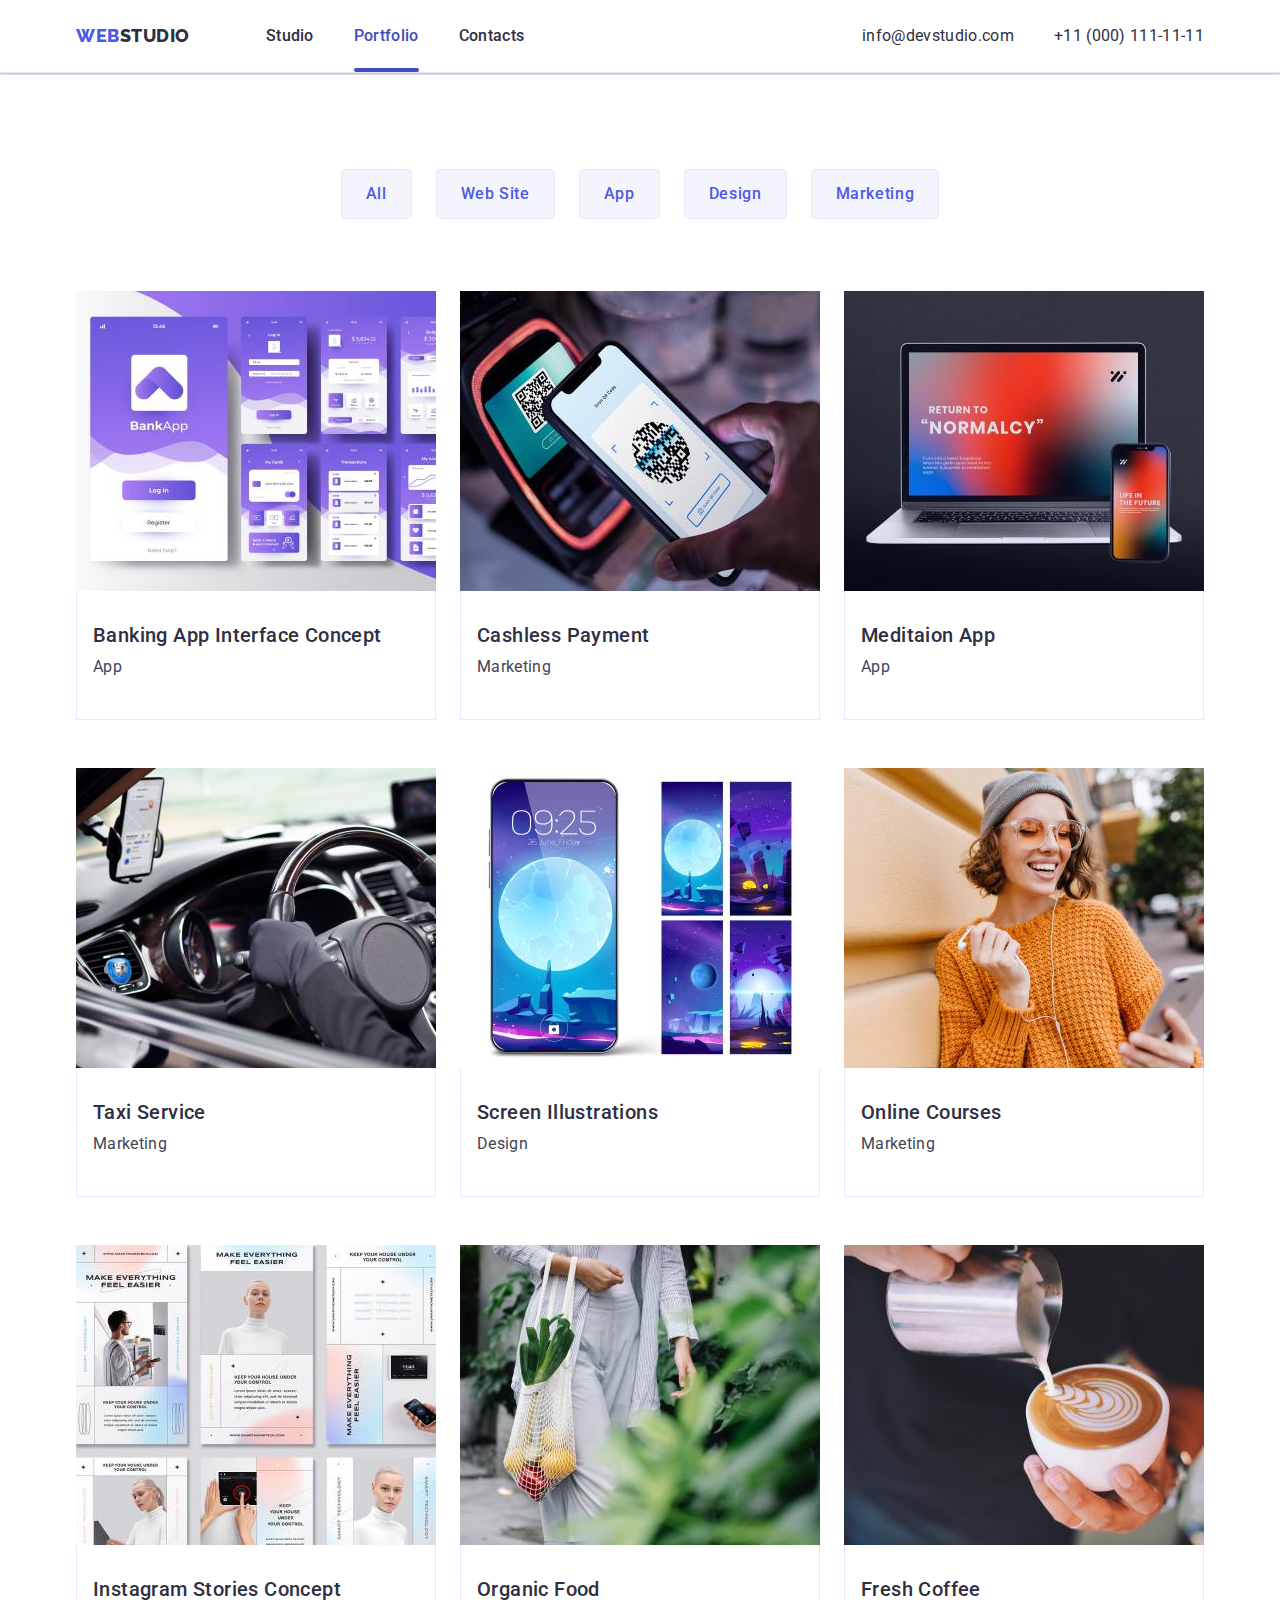
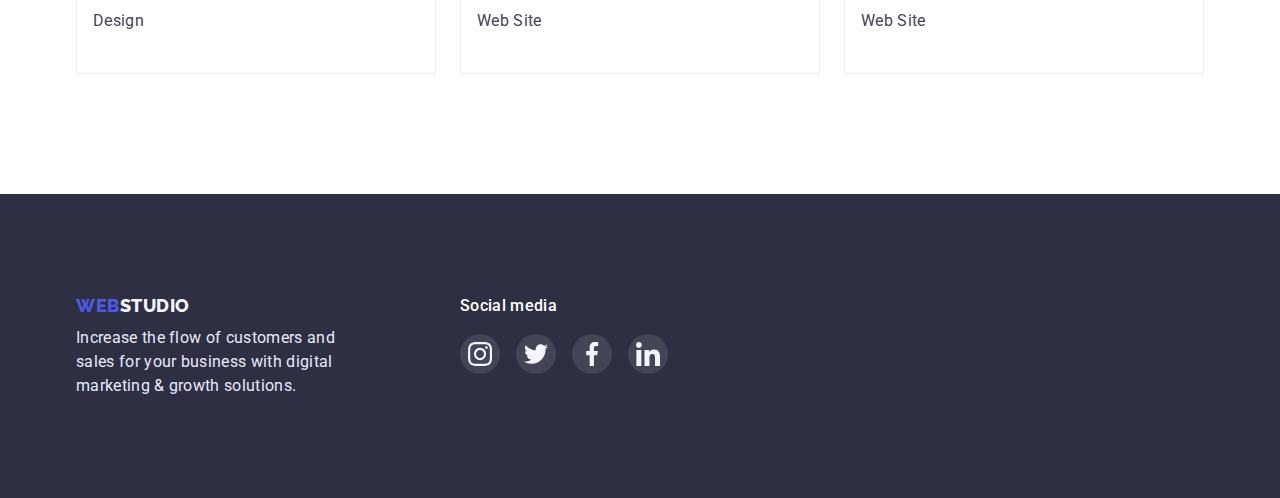
==== portfolio.html @ 3e1c78c7 "скопированы файлы" ====
<!DOCTYPE html>
<html lang="en">
  <head>
    <meta charset="UTF-8" />
    <meta http-equiv="X-UA-Compatible" content="IE=edge" />
    <meta name="viewport" content="width=device-width, initial-scale=1.0" />

    <link rel="preconnect" href="https://fonts.googleapis.com" />
    <link rel="preconnect" href="https://fonts.gstatic.com" crossorigin />
    <link
      href="https://fonts.googleapis.com/css2?family=Raleway:wght@800&family=Roboto:wght@400;500;700;900&display=swap"
      rel="stylesheet"
    />
    <link
      href=" https://cdn.jsdelivr.net/npm/modern-normalize@1.1.0/modern-normalize.min.css "
      rel="stylesheet"
    />

    <link rel="stylesheet" href="./css/styles.css" />
    <title>Portfolio</title>
  </head>
  <body>
    <header class="main-header">
      <div class="container">
        <nav class="main-nav">
          <div class="logo-wraper">
            <a class="link logo-link" href="./index.html"
              >Web<span class="second-part-logo">Studio</span>
            </a>
          </div>

          <ul class="menu">
            <li class="menu-item">
              <a class="link menu-link" href="./index.html">Studio</a>
            </li>

            <li class="menu-item">
              <a class="link menu-link current" href="./portfolio.html"
                >Portfolio</a
              >
            </li>

            <li class="menu-item">
              <a class="link menu-link" href="">Contacts</a>
            </li>
          </ul>
        </nav>
        <address>
          <ul class="contacts-list">
            <li class="contacts-item">
              <a class="link contact-link" href="mailto:info@devstudio.com"
                >info@devstudio.com</a
              >
            </li>
            <li class="contacts-item">
              <a class="link contact-link" href="tel:+110001111111"
                >+11 (000) 111-11-11</a
              >
            </li>
          </ul>
        </address>
      </div>
    </header>
    <main>
      <h1 class="visually-hidden">Portfolio galery</h1>
      <section class="galery">
        <div class="container">
          <ul class="filter">
            <li class="filter-item">
              <button class="filter-btn" type="button">All</button>
            </li>
            <li class="filter-item">
              <button class="filter-btn" type="button">Web Site</button>
            </li>
            <li class="filter-item">
              <button class="filter-btn" type="button">App</button>
            </li>
            <li class="filter-item">
              <button class="filter-btn" type="button">Design</button>
            </li>
            <li class="filter-item">
              <button class="filter-btn" type="button">Marketing</button>
            </li>
          </ul>
          <ul class="galery-list">
            <li class="galery-item">
              <a class="link" href="">
                <div class="img-thumb">
                  <img
                    src="./images/portfolio-img/banking-app.jpg"
                    alt="banking application design"
                  />
                  <div class="card-overlay">
                    <p class="text">
                      14 Stylish and User-Friendly App Design Concepts · Task
                      Manager App · Calorie Tracker App · Exotic Fruit Ecommerce
                      App · Cloud Storage App
                    </p>
                  </div>
                </div>
                <div class="card-content">
                  <h3 class="subtitle">Banking App Interface Concept</h3>
                  <p class="text">App</p>
                </div>
              </a>
            </li>

            <li class="galery-item">
              <a class="link" href="">
                <div class="img-thumb">
                  <img
                    src="./images/portfolio-img/cashless-payment.jpg"
                    alt="smartphone payment"
                  />
                  <div class="card-overlay">
                    <p class="text">
                      14 Stylish and User-Friendly App Design Concepts · Task
                      Manager App · Calorie Tracker App · Exotic Fruit Ecommerce
                      App · Cloud Storage App
                    </p>
                  </div>
                </div>
                <div class="card-content">
                  <h3 class="subtitle">Cashless Payment</h3>
                  <p class="text">Marketing</p>
                </div>
              </a>
            </li>

            <li class="galery-item">
              <a class="link" href="">
                <div class="img-thumb">
                  <img
                    src="./images/portfolio-img/meditation-app.jpg"
                    alt="laptop screen"
                    width="360"
                    height="300"
                  />
                  <div class="card-overlay">
                    <p class="text">
                      14 Stylish and User-Friendly App Design Concepts · Task
                      Manager App · Calorie Tracker App · Exotic Fruit Ecommerce
                      App · Cloud Storage App
                    </p>
                  </div>
                </div>
                <div class="card-content">
                  <h3 class="subtitle">Meditaion App</h3>
                  <p class="text">App</p>
                </div>
              </a>
            </li>

            <li class="galery-item">
              <a class="link" href="">
                <div class="img-thumb">
                  <img
                    src="./images/portfolio-img/taxi.jpg"
                    alt="inside taxi cab"
                    width="360"
                    height="300"
                  />
                  <div class="card-overlay">
                    <p class="text">
                      14 Stylish and User-Friendly App Design Concepts · Task
                      Manager App · Calorie Tracker App · Exotic Fruit Ecommerce
                      App · Cloud Storage App
                    </p>
                  </div>
                </div>
                <div class="card-content">
                  <h3 class="subtitle">Taxi Service</h3>
                  <p class="text">Marketing</p>
                </div>
              </a>
            </li>

            <li class="galery-item">
              <a class="link" href="">
                <div class="img-thumb">
                  <img
                    src="./images/portfolio-img/screen-illustration.jpg"
                    alt="smartphone screens"
                    width="360"
                    height="300"
                  />
                  <div class="card-overlay">
                    <p class="text">
                      14 Stylish and User-Friendly App Design Concepts · Task
                      Manager App · Calorie Tracker App · Exotic Fruit Ecommerce
                      App · Cloud Storage App
                    </p>
                  </div>
                </div>
                <div class="card-content">
                  <h3 class="subtitle">Screen Illustrations</h3>
                  <p class="text">Design</p>
                </div>
              </a>
            </li>

            <li class="galery-item">
              <a class="link" href="">
                <div class="img-thumb">
                  <img
                    src="./images/portfolio-img/online-courses.jpg"
                    alt="girl studying online"
                    width="360"
                    height="300"
                  />
                  <div class="card-overlay">
                    <p class="text">
                      14 Stylish and User-Friendly App Design Concepts · Task
                      Manager App · Calorie Tracker App · Exotic Fruit Ecommerce
                      App · Cloud Storage App
                    </p>
                  </div>
                </div>
                <div class="card-content">
                  <h3 class="subtitle">Online Courses</h3>
                  <p class="text">Marketing</p>
                </div>
              </a>
            </li>

            <li class="galery-item">
              <a class="link" href="">
                <div class="img-thumb">
                  <img
                    src="./images/portfolio-img/instagram-stories.jpg"
                    alt="instagram stories design"
                    width="360"
                    height="300"
                  />
                  <div class="card-overlay">
                    <p class="text">
                      14 Stylish and User-Friendly App Design Concepts · Task
                      Manager App · Calorie Tracker App · Exotic Fruit Ecommerce
                      App · Cloud Storage App
                    </p>
                  </div>
                </div>
                <div class="card-content">
                  <h3 class="subtitle">Instagram Stories Concept</h3>
                  <p class="text">Design</p>
                </div>
              </a>
            </li>

            <li class="galery-item">
              <a class="link" href="">
                <div class="img-thumb">
                  <img
                    src="./images/portfolio-img/organic-food.jpg"
                    alt="vegetables in the bag"
                    width="360"
                    height="300"
                  />
                  <div class="card-overlay">
                    <p class="text">
                      14 Stylish and User-Friendly App Design Concepts · Task
                      Manager App · Calorie Tracker App · Exotic Fruit Ecommerce
                      App · Cloud Storage App
                    </p>
                  </div>
                </div>
                <div class="card-content">
                  <h3 class="subtitle">Organic Food</h3>
                  <p class="text">Web Site</p>
                </div>
              </a>
            </li>

            <li class="galery-item">
              <a class="link" href="">
                <div class="img-thumb">
                  <img
                    src="./images/portfolio-img/fresh-coffee.jpg"
                    alt="a cup of fresh coffee"
                    width="360"
                    height="300"
                  />
                  <div class="card-overlay">
                    <p class="text">
                      14 Stylish and User-Friendly App Design Concepts · Task
                      Manager App · Calorie Tracker App · Exotic Fruit Ecommerce
                      App · Cloud Storage App
                    </p>
                  </div>
                </div>
                <div class="card-content">
                  <h3 class="subtitle">Fresh Coffee</h3>
                  <p class="text">Web Site</p>
                </div>
              </a>
            </li>
          </ul>
        </div>
      </section>
    </main>
    <footer class="main-footer">
      <div class="container">
        <div class="text-wraper">
          <a class="logo-link link" href="./index.html"
            >Web<span class="second-part-logo">Studio</span></a
          >
          <p class="slogan text">
            Increase the flow of customers and sales for your business with
            digital marketing & growth solutions.
          </p>
        </div>
        <div class="socials-wraper">
          <h2 class="socials-title">Social media</h2>
          <ul class="socials">
            <li class="socials-item">
              <a class="social-link" href="">
                <svg class="icon" width="24" height="24">
                  <use href="./images/sprite.svg#instagram"></use>
                </svg>
              </a>
            </li>

            <li class="socials-item">
              <a class="social-link" href=""
                ><svg class="icon" width="24" height="24">
                  <use href="./images/sprite.svg#twitter"></use>
                </svg>
              </a>
            </li>

            <li class="socials-item">
              <a class="social-link" href="">
                <svg class="icon" width="24" height="24">
                  <use href="./images/sprite.svg#facebook"></use>
                </svg>
              </a>
            </li>

            <li class="socials-item">
              <a class="social-link" href="">
                <svg class="icon" width="24" height="24">
                  <use href="./images/sprite.svg#linkedin"></use>
                </svg>
              </a>
            </li>
          </ul>
        </div>
      </div>
    </footer>
  </body>
</html>
---- css/styles.css ----
:root {
  --primary-color: #434455;
  --secondary-color: #2e2f42;
  --iris: #4d5ae5;
  --accent-color: #404bbf;
  --green: #31d0aa;
  --light-slate: #8e8f99;
  --cornflower: #e7e9fc;
  --cloud: #f4f4fd;
  --navy-blue-modal: rgba(46, 47, 66, 0.4);
  --grey: rgba(46, 47, 66, 0.7);
  --clr-white: #ffffff;
  --clr-modal-bacground: #fcfcfc;
  --time-function: cubic-bezier(0.4, 0, 0.2, 1);
}

body {
  margin: 0;
  color: var(--primary-color);
  background-color: var(--clr-white);
  font-family: 'Roboto', sans-serif;
}

/* сброс стилей */
ul,
ol {
  list-style-type: none;
  margin: 0;
  padding: 0;
}

h1,
h2,
h3,
p {
  margin-top: 0;
  margin-bottom: 0;
}

.link {
  color: inherit;
  text-decoration: none;
}

img {
  display: block;
  max-width: 100%;
  height: auto;
}

.visually-hidden {
  position: absolute;
  width: 1px;
  height: 1px;
  margin: -1px;
  border: 0;
  padding: 0;
  white-space: nowrap;
  clip-path: inset(100%);
  clip: rect(0 0 0 0);
  overflow: hidden;
}

.container {
  max-width: 1158px;
  padding: 0 15px;
  margin: 0 auto;
}

/* HEADER */

.main-header {
  border-bottom: 1px solid var(--cornflower);
  box-shadow: 0px 2px 1px rgba(46, 47, 66, 0.08),
    0px 1px 1px rgba(46, 47, 66, 0.16), 0px 1px 6px rgba(46, 47, 66, 0.08);
}

.main-header > .container {
  display: flex;
}

.main-nav {
  display: flex;
}

.logo-link {
  display: block;
  padding: 24px 0;

  color: var(--iris);
  font-family: 'Raleway', sans-serif;
  font-weight: 800;
  font-size: 18px;
  line-height: 1.33;
  text-transform: uppercase;
  letter-spacing: 0.03em;
}

.second-part-logo {
  color: var(--secondary-color);
}

.menu {
  display: flex;
  margin-left: 76px;
}

.menu-item:not(:first-child),
.contacts-item:not(:first-child) {
  margin-left: 40px;
}

.menu-link {
  display: block;
  padding: 24px 0;

  color: var(--secondary-color);

  font-weight: 500;
  font-size: 16px;
  line-height: 1.5;
  letter-spacing: 0.02em;

  transition: color 250ms var(--time-function);
}

.menu-link.current {
  position: relative;
  color: var(--accent-color);
}

.menu-link.current::after {
  content: '';
  display: block;
  position: absolute;
  bottom: 0;
  height: 4px;
  width: 100%;
  border-radius: 2px;
  background-color: var(--accent-color);
}

.menu-link:hover,
.menu-link:focus {
  color: var(--accent-color);
}

address {
  margin-left: auto;
}

.contacts-list {
  display: flex;
}

.contact-link {
  display: block;
  padding: 24px 0;

  color: var(--secondary-color);
  font-weight: 400;
  font-style: normal;
  font-size: 16px;
  line-height: 1.5;
  letter-spacing: 0.02em;
  white-space: nowrap;

  transition: color 250ms var(--time-function);
}

.contact-link:hover,
.contact-link:focus {
  color: var(--accent-color);
}

/* INDEX MAIN */

.title {
  margin-bottom: 72px;

  color: var(--secondary-color);
  font-weight: 700;
  font-size: 36px;
  line-height: 1.11;
  letter-spacing: 0.02em;
  text-align: center;
  text-transform: capitalize;
}

.subtitle {
  margin-bottom: 8px;

  font-weight: 500;
  font-size: 20px;
  line-height: 1.2;
  letter-spacing: 0.02em;
  color: var(--secondary-color);
}

.text {
  font-size: 16px;
  line-height: 1.5;
  letter-spacing: 0.02em;
}

section {
  padding: 120px 0;
}

/* HERO */

.hero {
  max-width: 1440px;
  max-height: 600px;
  padding-top: 188px;
  padding-bottom: 188px;
  margin: 0 auto;

  text-align: center;

  background-color: var(--primary-color);
  background-image: linear-gradient(
      to right,
      rgba(46, 47, 66, 0.7),
      rgba(46, 47, 66, 0.7)
    ),
    url(../images/index-img/hero-bkg.jpg);
  background-repeat: no-repeat;
  background-position: center;
  background-size: cover;
}

.hero-title {
  color: var(--clr-white);
  max-width: 496px;
  margin: 0 auto 48px;
  font-weight: 700;
  font-size: 56px;
  line-height: 1.07;
  letter-spacing: 0.02em;
}

.order-btn {
  height: 56px;
  width: 169px;
  border-radius: 4px;
  box-shadow: 0px 4px 4px rgba(0, 0, 0, 0.15);

  color: var(--clr-white);
  border-color: var(--iris);
  background-color: var(--iris);

  text-align: center;
  font-weight: 500;
  font-size: 16px;
  line-height: 1.5;
  letter-spacing: 0.04em;
  cursor: pointer;

  transition-property: background-color, border-color;
  transition-duration: 250ms;
  transition-timing-function: var(--time-function);
}

.order-btn:hover,
.order-btn:focus {
  background-color: var(--accent-color);
  border-color: var(--accent-color);
}

/* ADVENTAGES */

.advantages-list {
  display: flex;
  justify-content: space-between;
}

.advantages-list-item {
  flex-basis: calc((100% - 24px * 3) / 4);
}

.advantages .thumb {
  min-height: 112px;
  display: flex;
  justify-content: center;
  align-items: center;
  margin-bottom: 8px;

  background-color: var(--cloud);
}

/* What are we doing */

.dev-types {
  padding-top: 0;
}

.dev-types-list {
  display: flex;
  justify-content: space-between;
}

/* OUR TEAM */

.team {
  background-color: var(--cloud);
}

.team-list {
  display: flex;
  justify-content: space-between;
}

.team-list-item {
  background-color: var(--clr-white);
  flex-basis: calc((100% - 24px * 3) / 4);

  box-shadow: 0px 1px 6px rgba(46, 47, 66, 0.08),
    0px 1px 1px rgba(46, 47, 66, 0.16), 0px 2px 1px rgba(46, 47, 66, 0.08);
  border-radius: 0px 0px 4px 4px;
}

.card-content {
  padding: 32px 16px;
  text-align: center;
}

.card-content > .text {
  margin-bottom: 8px;
}

.socials {
  display: flex;
  justify-content: space-between;
}

.socials-item {
  flex-basis: calc((100% - 24px * 3) / 4);
}

.social-link {
  display: flex;
  justify-content: center;
  align-items: center;

  min-height: 40px;
  min-width: 40px;
  border-radius: 50%;
  background-color: var(--iris);
}

.team .social-link {
  color: var(--iris);
  transition: background-color 250ms var(--time-function);
}

.team .social-link:hover,
.team .social-link:focus {
  background-color: var(--accent-color);
}

/* CUSTOMERS */

.customers-list {
  display: flex;
  justify-content: space-between;
}

.customers-list-item {
  flex-basis: calc((100% - 24px * 5) / 6);
}

.customer-link {
  color: var(--light-slate);
  display: flex;
  min-height: 88px;
  justify-content: center;
  align-items: center;
  border: 1px solid var(--light-slate);
  border-radius: 4px;

  transition-property: color, border-color;
  transition-duration: 250ms;
  transition-timing-function: var(--time-function);
}

.customers .icon {
  fill: currentColor;
}

.customer-link:hover,
.customer-link:focus {
  color: var(--accent-color);
  border-color: currentColor;
}

/* FOOTER */

.main-footer {
  background-color: var(--secondary-color);
  padding: 100px 0;
}

.main-footer > .container {
  display: flex;
}

.text-wraper {
  max-width: 264px;
}

.main-footer .logo-link {
  padding: 0;
  margin-bottom: 8px;
}

.main-footer .second-part-logo {
  color: var(--cloud);
}

.slogan {
  color: var(--cornflower);
}

.socials-wraper {
  min-width: 208px;
  margin-left: 120px;
  margin-right: auto;
}

.socials-title {
  margin-bottom: 16px;

  color: var(--clr-white);
  font-weight: 500;
  font-size: 16px;
  line-height: 1.5;
  letter-spacing: 0.02em;
}

.main-footer .social-link {
  background-color: var(--primary-color);
  transition: background-color 250ms cubic-bezier(0.4, 0, 0.2, 1);
}

.main-footer .social-link:hover,
.main-footer .social-link:focus {
  background-color: var(--green);
}

/* MODAL WINDOW */

.backdrop {
  position: fixed;
  top: 0;
  left: 0;
  width: 100vw;
  height: 100vh;
  background-color: var(--navy-blue-modal);

  transition: opacity 250ms cubic-bezier(0.4, 0, 0.2, 1);
}

.backdrop.is-hidden {
  opacity: 0;
  pointer-events: none;
}

.modal {
  position: absolute;
  top: 50%;
  left: 50%;
  transform: translate(-50%, -50%);

  min-width: 408px;
  min-height: 576px;

  background-color: var(--clr-modal-bacground);
  box-shadow: 0px 1px 1px rgba(0, 0, 0, 0.14), 0px 1px 3px rgba(0, 0, 0, 0.12),
    0px 2px 1px rgba(0, 0, 0, 0.2);
  border-radius: 4px;

  transition: opacity 250ms cubic-bezier(0.4, 0, 0.2, 1);
}

.close-btn {
  position: absolute;
  top: 24px;
  right: 24px;

  display: flex;
  justify-content: center;
  align-items: center;

  width: 24px;
  height: 24px;
  border: 1px solid rgba(0, 0, 0, 0.1);
  border-radius: 50%;

  cursor: pointer;
}

/* PORTFOLIO MAIN*/

.galery {
  padding-top: 96px;
}

.filter-btn {
  padding: 12px 24px;

  font-weight: 500;
  font-size: 16px;
  line-height: 1.5;
  letter-spacing: 0.04em;

  color: var(--iris);
  background-color: var(--cloud);
  border: 1px solid var(--cornflower);
  border-radius: 4px;

  cursor: pointer;
  transition-property: color, background-color, border-color, box-shadow;
  transition-duration: 250ms;
  transition-timing-function: var(--time-function);
}

.filter-btn:hover,
.filter-btn:focus {
  color: var(--clr-white);
  background-color: var(--accent-color);
  border-color: var(--accent-color);
  box-shadow: 0px 3px 1px rgba(0, 0, 0, 0.1), 0px 2px 1px rgba(0, 0, 0, 0.08),
    0px 2px 2px rgba(0, 0, 0, 0.12);
}

.filter-item:not(:first-child) {
  margin-left: 24px;
}

.filter {
  display: flex;
  justify-content: center;
  margin-bottom: 72px;
}

.galery-list {
  display: flex;
  flex-wrap: wrap;
  gap: 48px 24px;
}

.galery-item {
  flex-basis: calc((100% - 2 * 24px) / 3);
  transition: box-shadow 250ms cubic-bezier(0.4, 0, 0.2, 1);
}

.img-thumb {
  position: relative;
  overflow: hidden;
}

.card-overlay {
  position: absolute;
  bottom: -100%;
  width: 100%;
  min-height: 300px;
  padding: 40px 32px 0;

  background-color: var(--iris);

  transition: transform 250ms cubic-bezier(0.4, 0, 0.2, 1);
}

.card-overlay > .text {
  color: var(--cloud);
}

.galery-item > .link {
  display: block;
}

.galery-item > .link:hover .card-overlay,
.galery-item > .link:focus .card-overlay {
  transform: translateY(-100%);
}

.galery-item > .link:hover,
.galery-item > .link:focus {
  box-shadow: 0px 1px 6px rgba(46, 47, 66, 0.08),
    0px 1px 1px rgba(46, 47, 66, 0.16), 0px 2px 1px rgba(46, 47, 66, 0.08);
}

.galery-item .card-content {
  text-align: left;
  border-bottom: 1px solid var(--cornflower);
  border-left: 1px solid var(--cornflower);
  border-right: 1px solid var(--cornflower);
}
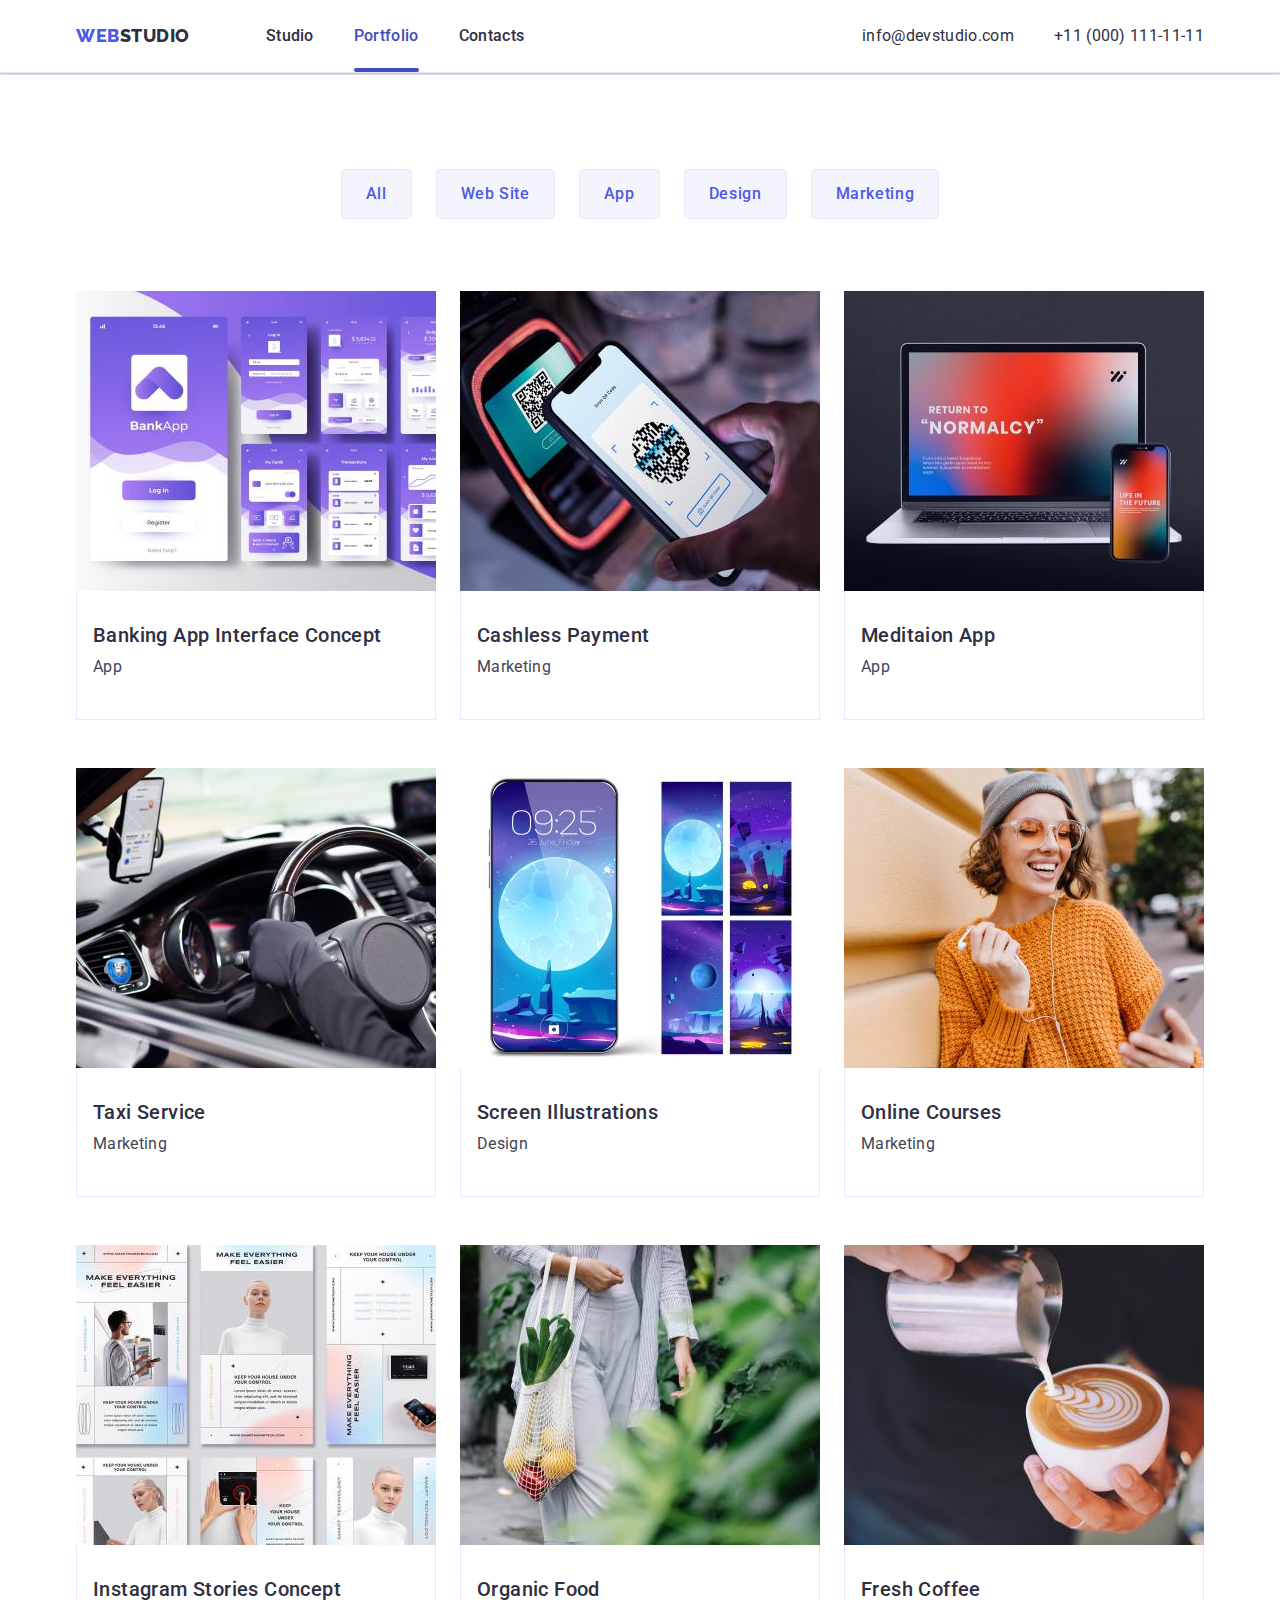
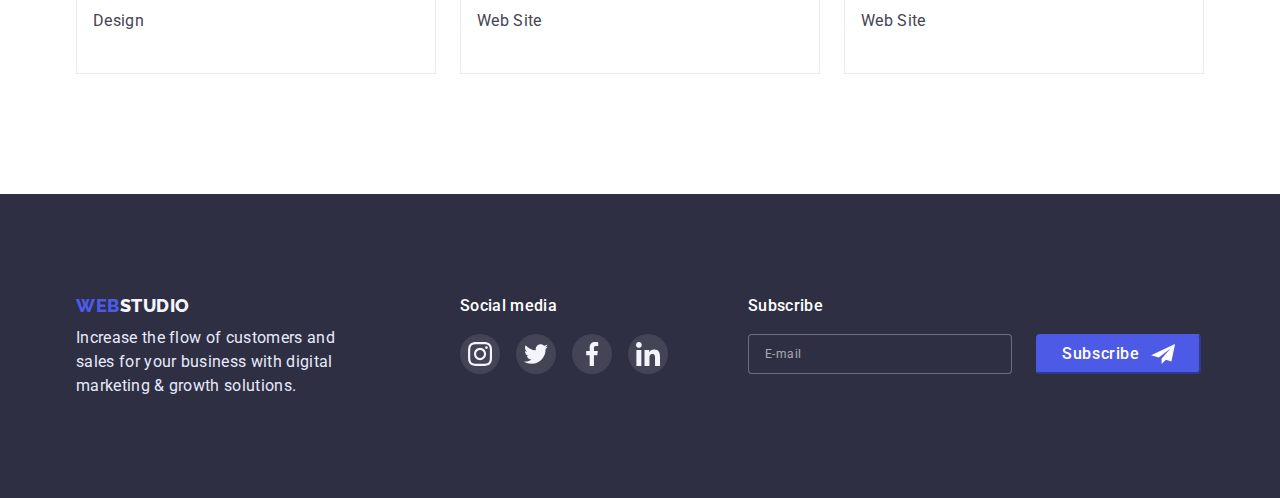
==== commit 494224a2: "final" ====
--- a/portfolio.html
+++ b/portfolio.html
@@ -310,7 +310,7 @@
           </p>
         </div>
         <div class="socials-wraper">
-          <h2 class="socials-title">Social media</h2>
+          <p class="footer-title">Social media</p>
           <ul class="socials">
             <li class="socials-item">
               <a class="social-link" href="">
@@ -321,8 +321,8 @@
             </li>
 
             <li class="socials-item">
-              <a class="social-link" href=""
-                ><svg class="icon" width="24" height="24">
+              <a class="social-link" href="">
+                <svg class="icon" width="24" height="24">
                   <use href="./images/sprite.svg#twitter"></use>
                 </svg>
               </a>
@@ -345,6 +345,26 @@
             </li>
           </ul>
         </div>
+        <form class="subscription-form">
+          <label for="subscription-email">
+            <span class="footer-title">Subscribe</span>
+          </label>
+          <div class="subscription-wraper">
+            <input
+              id="subscription-email"
+              class="email-field"
+              name="email"
+              type="email"
+              placeholder="E-mail"
+            />
+            <button type="submit" class="subscribe-btn">
+              Subscribe
+              <svg class="icon" width="24" height="20">
+                <use href="./images/sprite.svg#send"></use>
+              </svg>
+            </button>
+          </div>
+        </form>
       </div>
     </footer>
   </body>
--- a/css/styles.css
+++ b/css/styles.css
@@ -10,6 +10,7 @@
   --navy-blue-modal: rgba(46, 47, 66, 0.4);
   --grey: rgba(46, 47, 66, 0.7);
   --clr-white: #ffffff;
+  --clr-black: #000000;
   --clr-modal-bacground: #fcfcfc;
   --time-function: cubic-bezier(0.4, 0, 0.2, 1);
 }
@@ -55,8 +56,6 @@
   margin: -1px;
   border: 0;
   padding: 0;
-  white-space: nowrap;
-  clip-path: inset(100%);
   clip: rect(0 0 0 0);
   overflow: hidden;
 }
@@ -77,10 +76,12 @@
 
 .main-header > .container {
   display: flex;
+  justify-content: space-between;
 }
 
 .main-nav {
   display: flex;
+  column-gap: 76px;
 }
 
 .logo-link {
@@ -102,12 +103,7 @@
 
 .menu {
   display: flex;
-  margin-left: 76px;
-}
-
-.menu-item:not(:first-child),
-.contacts-item:not(:first-child) {
-  margin-left: 40px;
+  column-gap: 40px;
 }
 
 .menu-link {
@@ -146,11 +142,12 @@
 }
 
 address {
-  margin-left: auto;
+  margin-left: 40px;
 }
 
 .contacts-list {
   display: flex;
+  column-gap: 40px;
 }
 
 .contact-link {
@@ -425,17 +422,19 @@
 .socials-wraper {
   min-width: 208px;
   margin-left: 120px;
-  margin-right: auto;
-}
-
-.socials-title {
+  margin-right: 80px;
+}
+
+.footer-title {
+  display: block;
   margin-bottom: 16px;
 
-  color: var(--clr-white);
   font-weight: 500;
   font-size: 16px;
   line-height: 1.5;
   letter-spacing: 0.02em;
+
+  color: var(--clr-white);
 }
 
 .main-footer .social-link {
@@ -446,6 +445,63 @@
 .main-footer .social-link:hover,
 .main-footer .social-link:focus {
   background-color: var(--green);
+}
+
+.subscription-wraper {
+  display: flex;
+  column-gap: 24px;
+}
+
+.email-field {
+  width: 264px;
+  height: 40px;
+  padding: 8px 16px;
+
+  font-weight: 400;
+  font-size: 12px;
+  line-height: 2;
+  letter-spacing: 0.04em;
+
+  color: var(--clr-white);
+
+  border: 1px solid rgba(255, 255, 255, 0.3);
+  border-radius: 4px;
+  background-color: var(--secondary-color);
+  outline: none;
+}
+
+.email-field::placeholder {
+  color: rgba(255, 255, 255, 0.6);
+}
+
+.subscribe-btn {
+  width: 165px;
+  height: 40px;
+  padding: 8px 24px;
+  display: flex;
+  justify-content: space-between;
+  align-items: center;
+
+  font-weight: 500;
+  font-size: 16px;
+  line-height: 1.5;
+  letter-spacing: 0.04em;
+
+  color: var(--clr-white);
+  background-color: var(--iris);
+  border-color: var(--iris);
+  border-radius: 4px;
+  cursor: pointer;
+
+  transition-property: background-color, border-color;
+  transition-duration: 250ms;
+  transition-timing-function: var(--time-function);
+}
+
+.subscribe-btn:hover,
+.subscribe-btn:focus {
+  background-color: var(--accent-color);
+  border-color: var(--accent-color);
 }
 
 /* MODAL WINDOW */
@@ -458,7 +514,7 @@
   height: 100vh;
   background-color: var(--navy-blue-modal);
 
-  transition: opacity 250ms cubic-bezier(0.4, 0, 0.2, 1);
+  transition: opacity 250ms var(--time-function);
 }
 
 .backdrop.is-hidden {
@@ -471,16 +527,17 @@
   top: 50%;
   left: 50%;
   transform: translate(-50%, -50%);
+  padding: 72px 24px 0;
 
   min-width: 408px;
-  min-height: 576px;
+  min-height: 584px;
 
   background-color: var(--clr-modal-bacground);
   box-shadow: 0px 1px 1px rgba(0, 0, 0, 0.14), 0px 1px 3px rgba(0, 0, 0, 0.12),
     0px 2px 1px rgba(0, 0, 0, 0.2);
   border-radius: 4px;
 
-  transition: opacity 250ms cubic-bezier(0.4, 0, 0.2, 1);
+  transition: opacity 250ms var(--time-function);
 }
 
 .close-btn {
@@ -497,7 +554,183 @@
   border: 1px solid rgba(0, 0, 0, 0.1);
   border-radius: 50%;
 
+  color: var(--clr-black);
+
   cursor: pointer;
+  transition-property: color, background-color;
+  transition-duration: 250ms;
+  transition-timing-function: var(--time-function);
+}
+
+.close-btn .icon {
+  fill: currentColor;
+}
+
+.close-btn:hover,
+.close-btn:focus {
+  color: var(--clr-white);
+  background-color: var(--accent-color);
+}
+
+.modal-form {
+  display: flex;
+  flex-direction: column;
+}
+
+.form-tagline {
+  margin-bottom: 16px;
+  font-weight: 500;
+  font-size: 16px;
+  line-height: 1.5;
+  text-align: center;
+  letter-spacing: 0.02em;
+  color: var(--secondary-color);
+}
+
+.modal-form-field {
+  margin-bottom: 8px;
+}
+
+.modal-form-input-label {
+  display: block;
+  margin-bottom: 4px;
+  font-weight: 400;
+  font-size: 12px;
+  line-height: 1.16;
+  letter-spacing: 0.04em;
+
+  color: var(--light-slate);
+}
+
+.modal-form-input {
+  width: 100%;
+  height: 40px;
+  padding-left: 38px;
+
+  border: 1px solid rgba(33, 33, 33, 0.2);
+  border-radius: 4px;
+
+  transition: border-color 250ms var(--time-function);
+}
+
+.modal-form-input-wraper {
+  position: relative;
+  display: block;
+}
+
+.modal-form-field-icon {
+  position: absolute;
+  top: 50%;
+  left: 22px;
+  transform: translate(-50%, -50%);
+  display: block;
+  color: var(--secondary-color);
+  fill: currentColor;
+  transition: color 250ms var(--time-function);
+}
+
+.modal-form-input:focus {
+  border-color: var(--accent-color);
+  outline: none;
+}
+
+.modal-form-input:focus + .modal-form-field-icon {
+  color: var(--accent-color);
+}
+
+.modal-form-comment-field {
+  margin-bottom: 16px;
+}
+
+.modal-form-message {
+  width: 100%;
+  padding: 8px 16px;
+  height: 120px;
+  resize: none;
+  border: 1px solid rgba(33, 33, 33, 0.2);
+  border-radius: 4px;
+  transition: border-color 250ms var(--time-function);
+}
+
+.modal-form-message:focus {
+  border-color: var(--accent-color);
+  outline: none;
+}
+
+.modal-form-message::placeholder {
+  font-weight: 400;
+  font-size: 12px;
+  line-height: 1.33;
+  letter-spacing: 0.04em;
+  color: rgba(117, 117, 117, 0.5);
+}
+
+.modal-form-chek-desc {
+  display: flex;
+  align-items: center;
+  margin-bottom: 24px;
+  font-weight: 400;
+  font-size: 12px;
+  line-height: 1.33;
+  letter-spacing: 0.04em;
+  color: #757575;
+}
+
+.policy-link {
+  color: var(--iris);
+}
+
+.modal-form-chek-desc::before {
+  content: '';
+  display: block;
+  width: 16px;
+  height: 16px;
+  margin-right: 8px;
+  border: 1.25px solid var(--secondary-color);
+  border-radius: 2px;
+  cursor: pointer;
+  transition: border-color, background-color 250ms var(--time-function);
+}
+
+.modal-form-check:checked + .modal-form-chek-desc::before {
+  background-color: var(--accent-color);
+  border-color: var(--accent-color);
+  background-image: url(../images/check.svg);
+  background-repeat: no-repeat;
+  background-position: center;
+}
+
+.modal-form-check:focus + .modal-form-chek-desc::before {
+  border-color: var(--accent-color);
+}
+
+.modal-form-submit {
+  min-width: 169px;
+  display: flex;
+  align-self: center;
+  justify-content: center;
+  align-items: center;
+  border-radius: 4px;
+
+  height: 56px;
+  font-weight: 500;
+  font-size: 16px;
+  line-height: 1.5;
+  letter-spacing: 0.04em;
+
+  color: #ffffff;
+  background-color: var(--iris);
+  border-color: var(--iris);
+
+  transition-property: background-color, border-color;
+  transition-duration: 250ms;
+  transition-timing-function: var(--time-function);
+}
+
+.modal-form-submit:hover,
+.modal-form-submit:hover {
+  background-color: var(--accent-color);
+  border-color: var(--accent-color);
 }
 
 /* PORTFOLIO MAIN*/
